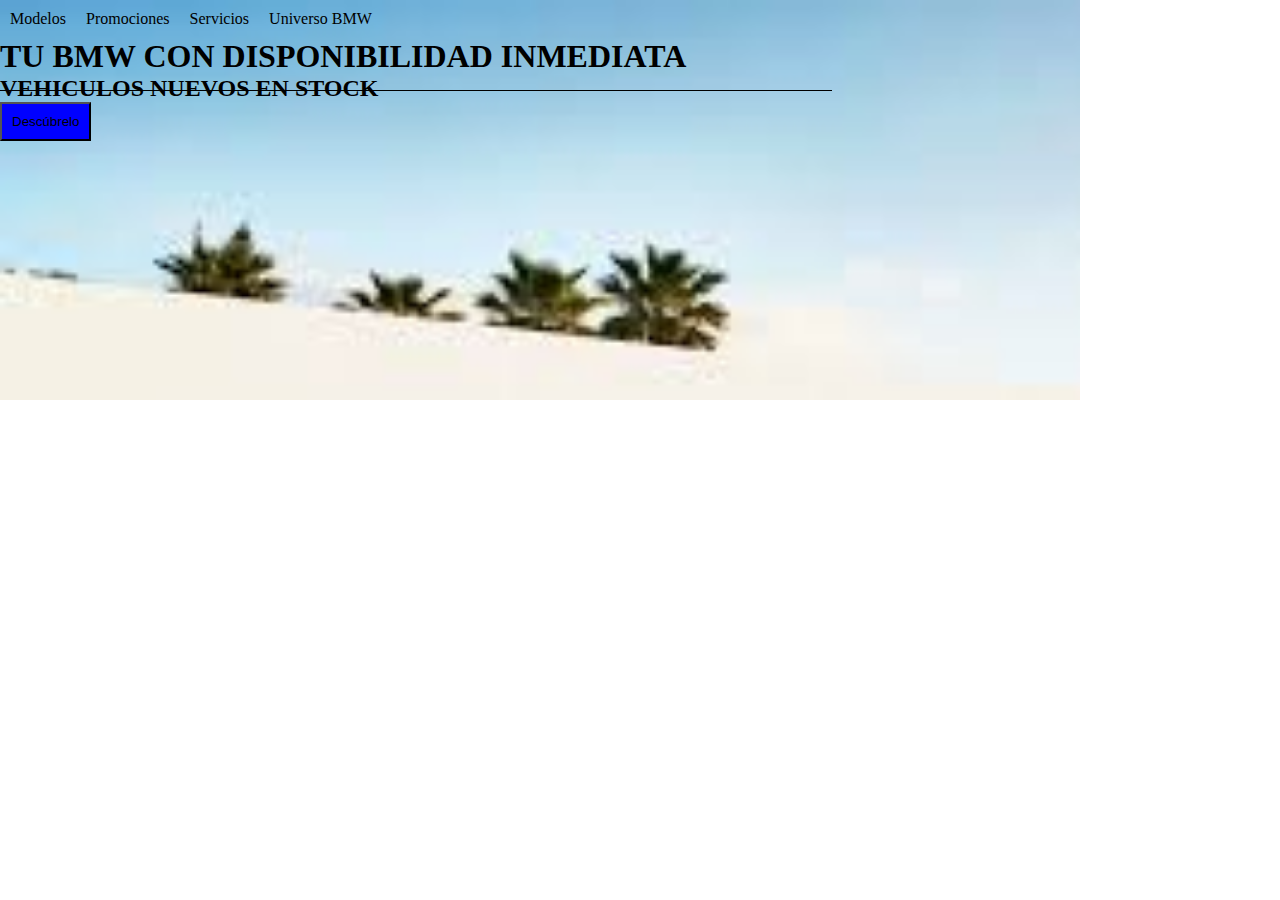
==== index.html @ 650dedde "new files added" ====
<!DOCTYPE html>
<html lang="en">
<head>
    <meta charset="UTF-8">
    <meta http-equiv="X-UA-Compatible" content="IE=edge">
    <meta name="viewport" content="width=device-width, initial-scale=1.0">
    <link rel="stylesheet" href="styles.css">
    <title>bmw</title>
</head>
<body>
<header>
    <nav>
        <ul class="nav__ul--anchors">
            <li><a href="#"></a>Modelos</li>
            <li><a href="#"></a>Promociones</li>
            <li><a href="#"></a>Servicios</li>
            <li><a href="#"></a>Universo BMW</li>

        </ul>
        <ul class="nav__ull--icons"></ulclass>
             <li><img src="" alt=""> </li>     
             <li><img src="" alt=""></li>
             <li><img src="" alt=""></li>
             <!-- <img src="./assets/cochebmw.jpeg" alt="coche"> -->
        </ul>
    </nav>
    <div class="header__div">
        <h1>TU BMW CON DISPONIBILIDAD INMEDIATA</h1>
        <h2>VEHICULOS NUEVOS EN STOCK</h2>
        <button class="header__div--button">Descúbrelo</button>
    </div>
</header>
    
</body>
</html>
---- styles.css ----
*{
    list-style: none;
    margin: 0;
    padding: 0;
    text-decoration: none;
}
nav{
    display: flex;
    justify-content: space-between;
}
ul{
    display: flex;
}

header{
    width: 1080px; 
    background-size:cover;
    background-repeat:no-repeat;
    /* position:relative; */
     height: 400px; 
    background-image: url(./assets/cochebmw.jpeg);    
}
nav::after{
    content: "";
    background-color: black;
    width: 65%;
    height: 1px;
    position: absolute;
    top:10%;
}
.nav__ul--anchors > li{
    padding: 10px;
    display:flex;
    align-items: center;
}
.nav__ul--icons > li{
    display: flex;
}
li img{
    width: 50%;
}
.logo{
    width: 15%;
}
.header__div--button{
    padding: 10px;
    background-color: blue;
    border: ;
    /* border-radius: ; */
}
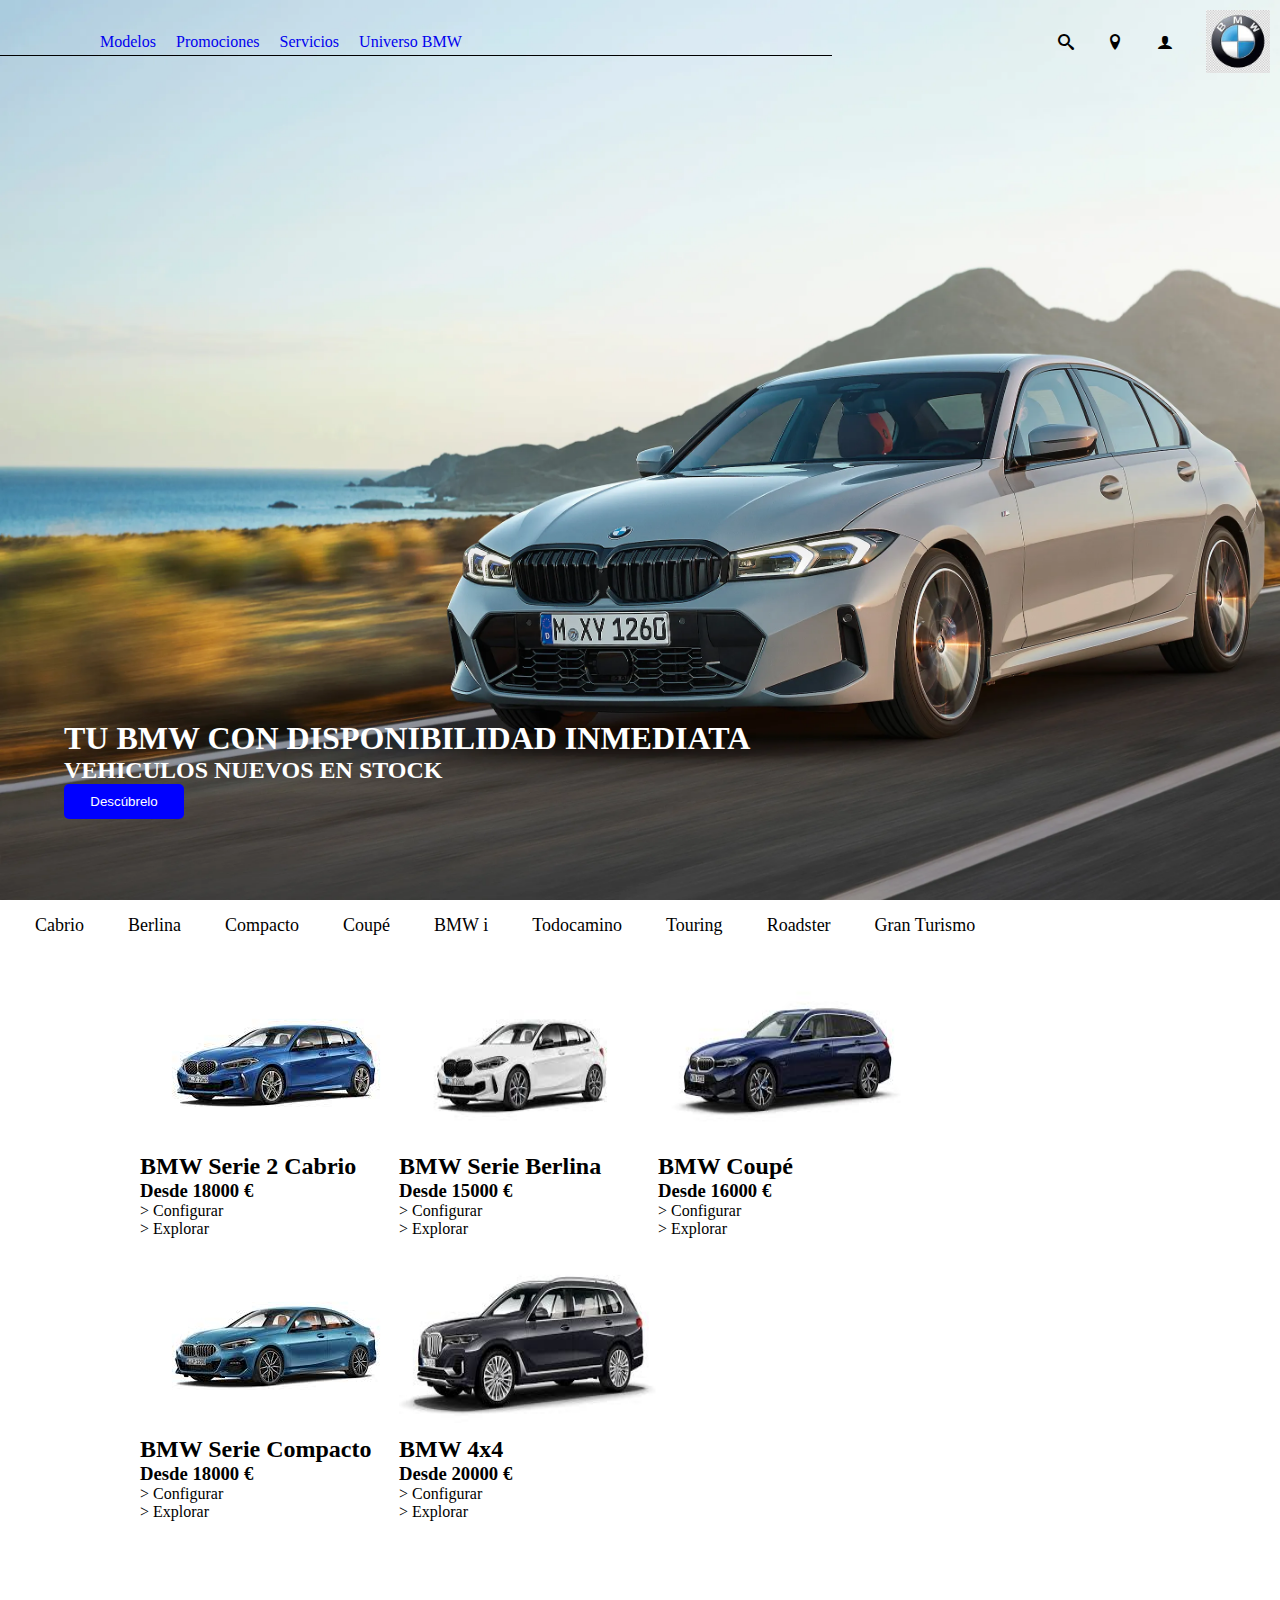
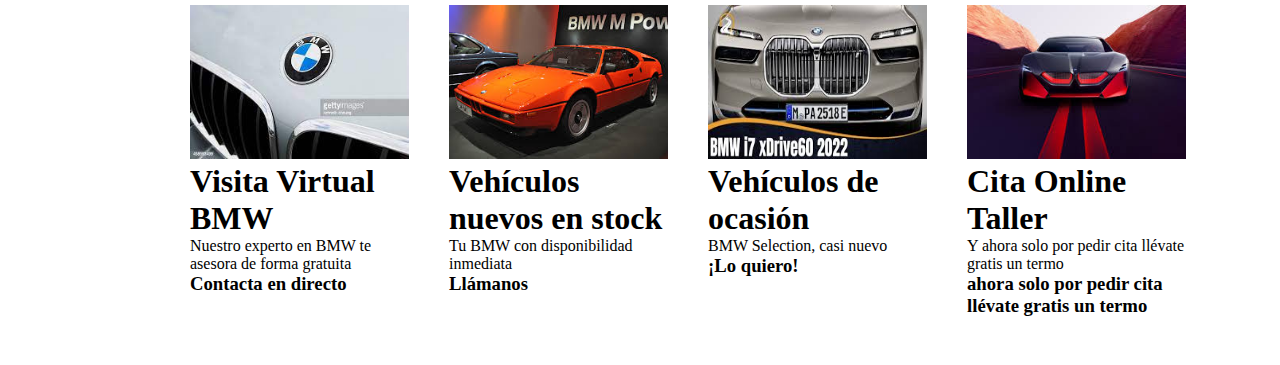
==== commit 12e83def: "exercise bmw modifications" ====
--- a/index.html
+++ b/index.html
@@ -5,23 +5,25 @@
     <meta http-equiv="X-UA-Compatible" content="IE=edge">
     <meta name="viewport" content="width=device-width, initial-scale=1.0">
     <link rel="stylesheet" href="styles.css">
+    <link rel="stylesheet" href="./assets/iconuser-v1.0 (8)/style.css">
     <title>bmw</title>
 </head>
 <body>
 <header>
     <nav>
         <ul class="nav__ul--anchors">
-            <li><a href="#"></a>Modelos</li>
-            <li><a href="#"></a>Promociones</li>
-            <li><a href="#"></a>Servicios</li>
-            <li><a href="#"></a>Universo BMW</li>
+            <li><a href="#">Modelos</a></li>
+            <li><a href="#">Promociones</a></li>
+            <li><a href="#">Servicios</a></li>
+            <li><a href="#">Universo BMW</a></li>
 
         </ul>
-        <ul class="nav__ull--icons"></ulclass>
-             <li><img src="" alt=""> </li>     
-             <li><img src="" alt=""></li>
-             <li><img src="" alt=""></li>
-             <!-- <img src="./assets/cochebmw.jpeg" alt="coche"> -->
+        <ul class="nav__ul--icons"></ulclass>
+           <li> <span class="icon-search"></span></li> 
+           <li><span class="icon-location"></span> </li> 
+            <li> <span class="icon-user"></span></li>
+             <img class="logo" src="./assets/logo.jpeg" alt="logo bmw"">
+
         </ul>
     </nav>
     <div class="header__div">
@@ -30,6 +32,89 @@
         <button class="header__div--button">Descúbrelo</button>
     </div>
 </header>
+<main class="container">
+    <div class="main__span--models">
+       <span class="span__first">Cabrio</span>
+       <span>Berlina</span>
+       <span>Compacto</span>
+       <span>Coupé</span>
+       <span>BMW i</span>
+       <span>Todocamino</span>
+       <span>Touring</span>
+       <span>Roadster</span>
+       <span>Gran Turismo</span>
+
+    </div>
+    <section>
+        <div class="section__div--models">
+           <div class="div__models"> 
+
+             <img src="./assets/autobmw.jpeg" alt="modelo auto bmw">
+             <h2>BMW Serie 2 Cabrio</h2>
+             <h3>Desde 18000 €</h3>
+             <p> > Configurar</p>
+             <p> > Explorar</p>
+
+           </div>
+            <div class="div__models">
+                <img src="./assets/bmw1.jpeg" alt="modelo auto bmw">
+                <h2>BMW Serie Berlina</h2>
+                <h3>Desde 15000 €</h3>
+                <p> > Configurar</p>
+                <p> > Explorar</p>
+
+            </div>
+           <div class="div__models"> 
+             <img src="./assets/bmw5.jpeg" alt="modelo auto bmw">
+             <h2>BMW Coupé</h2>
+             <h3>Desde 16000 €</h3>
+             <p> > Configurar</p>
+             <p> > Explorar</p>
+    
+           </div>
+            <div class="div__models">
+                <img src="./assets/bmw3.jpeg" alt="modelo auto bmw">
+                <h2>BMW Serie Compacto</h2>
+                <h3>Desde 18000 €</h3>
+                <p> > Configurar</p>
+                <p> > Explorar</p>
+
+            </div>
+            <div class="div__models">
+                <img src="./assets/bmw6.jpeg" alt="modelo auto bmw">
+                <h2>BMW 4x4</h2>
+                <h3>Desde 20000 €</h3>
+                <p> > Configurar</p>
+                <p> > Explorar</p>
+
+            </div>
+
+        </div>
+    </section>
+    <section class="section__publicity">
+        <div class="section__publicity--div"><img src="./assets/publi1.jpeg" alt="publicidad bmw">
+            <h1>Visita Virtual BMW</h1>
+            <p>Nuestro experto en BMW te asesora de forma gratuita</p>
+            <h3>Contacta en directo</h3>
+        </div>
+        
+        <div class="section__publicity--div"><img src="./assets/publi2.jpeg" alt="publicidad bmw">
+            <h1>Vehículos nuevos en stock</h1>
+            <p>Tu BMW con disponibilidad inmediata</p>
+            <h3>Llámanos</h3>
+        </div>
+        <div class="section__publicity--div"><img src="./assets/publi3.jpeg" alt="publicidad bmw">
+            <h1>Vehículos de ocasión</h1>
+            <p>BMW Selection, casi nuevo</p>
+            <h3>¡Lo quiero!</h3>
+        </div>
+        <div class="section__publicity--div"><img src="./assets/publi4.jpeg" alt="publicidad bmw">
+            <h1>Cita Online Taller</h1>
+            <p>Y ahora solo por pedir cita llévate gratis un termo</p>
+            <h3> ahora solo por pedir cita llévate gratis un termo<h3> 
+        </div>
+    </section>
+</main>
     
 </body>
 </html>--- a/styles.css
+++ b/styles.css
@@ -4,21 +4,26 @@
     padding: 0;
     text-decoration: none;
 }
+header{
+    width: 100%;
+    height: 100vh;
+    background-image: url(./assets/auto.webp);     
+    background-size:cover;
+    background-repeat:no-repeat;
+    position:relative; 
+    
+}
+.container{
+    display: inline;
+    background-color: pink;
+    
+    /* flex-direction: row; */
+    /* flex-wrap: nowrap; */
+    /* width: % */
+}
 nav{
     display: flex;
-    justify-content: space-between;
-}
-ul{
-    display: flex;
-}
-
-header{
-    width: 1080px; 
-    background-size:cover;
-    background-repeat:no-repeat;
-    /* position:relative; */
-     height: 400px; 
-    background-image: url(./assets/cochebmw.jpeg);    
+     justify-content:space-between; 
 }
 nav::after{
     content: "";
@@ -26,7 +31,14 @@
     width: 65%;
     height: 1px;
     position: absolute;
-    top:10%;
+    top:55px;
+}
+ul{
+    display: flex;
+    align-content: flex-start;
+    /* margin-right: 5px; */
+    padding: 10px;
+    /* width: 1080px; */
 }
 .nav__ul--anchors > li{
     padding: 10px;
@@ -35,16 +47,123 @@
 }
 .nav__ul--icons > li{
     display: flex;
+    width: 25%;
+    align-items: center;
 }
+.nav__ul--icons > img{
+
+}
+.nav__ul--anchors{
+    margin-left: 80px;
+
+}
+.div__models > img{
+    width: 259px;
+    height: 194px;
+    
+}
+.main__span--models{
+    padding: 15px;
+    height: 25px;
+    /* background-color: pink; */
+
+}
+.main__span--models > span{
+    font-size: large;
+    margin: 20px;
+
+}
+.section__div--models{
+    display:flex;
+    flex-direction: row;
+    flex-wrap: wrap;
+    margin:0 140px 0 140px;
+    /* width: 1300px; */
+    align-items: flex-start;
+    justify-content: flex-start;
+    height: 500px;
+    /* background-color: aquamarine; */
+}
+
 li img{
-    width: 50%;
+    width: 45%;
 }
 .logo{
-    width: 15%;
+    width: 30%;
+}
+.header__div{
+    position: absolute;
+    top: 80%;
+    left: 5%;
+    /* display: 
+    /* flex-direction: row; */
+    /* align-items: flex-start; */
+}
+ h1, h2{
+    color: white;
+}
+.section__publicity{
+    /* display: inline-block; */
+    /* justify-content: center; */
+    display:flex;
+    flex-direction: row;
+    flex-wrap: nowrap;
+    margin:0 140px 0 140px;
+    /* width: 1300px; */
+    align-items: flex-start;
+    justify-content: flex-start;
+    height: 350px;
+    padding: 30px;
+    margin-top: 100px;
+    /* flex-direction: row; */
+}
+.section__publicity--div{
+    padding: 20px;
+    /* display:flex; */
+    /* flex-direction: row; */
+    /* justify-content: center; */
+}
+.section__publicity--div > h1{
+    color:black;
+
+}
+.section__publicity--div > img{
+    width: 219px;
+    height: 154px;
+}
+.div__models > h2{
+    color: black;
 }
 .header__div--button{
     padding: 10px;
+    width: 120px;
     background-color: blue;
-    border: ;
+    border: none;
+    border-radius: 5px;
+    color: white;
+    /* border-style:none; */
     /* border-radius: ; */
-}+}
+
+
+
+
+
+
+
+
+
+
+
+
+
+
+
+
+
+
+
+
+
+
+
--- a/assets/iconuser-v1.0 (8)/style.css
+++ b/assets/iconuser-v1.0 (8)/style.css
@@ -0,0 +1,35 @@
+@font-face {
+  font-family: 'iconuser';
+  src:
+    url('fonts/iconuser.ttf?foukpz') format('truetype'),
+    url('fonts/iconuser.woff?foukpz') format('woff'),
+    url('fonts/iconuser.svg?foukpz#iconuser') format('svg');
+  font-weight: normal;
+  font-style: normal;
+  font-display: block;
+}
+
+[class^="icon-"], [class*=" icon-"] {
+  /* use !important to prevent issues with browser extensions that change fonts */
+  font-family: 'iconuser' !important;
+  speak: never;
+  font-style: normal;
+  font-weight: normal;
+  font-variant: normal;
+  text-transform: none;
+  line-height: 1;
+
+  /* Better Font Rendering =========== */
+  -webkit-font-smoothing: antialiased;
+  -moz-osx-font-smoothing: grayscale;
+}
+
+.icon-location:before {
+  content: "\e947";
+}
+.icon-user:before {
+  content: "\e971";
+}
+.icon-search:before {
+  content: "\e986";
+}
